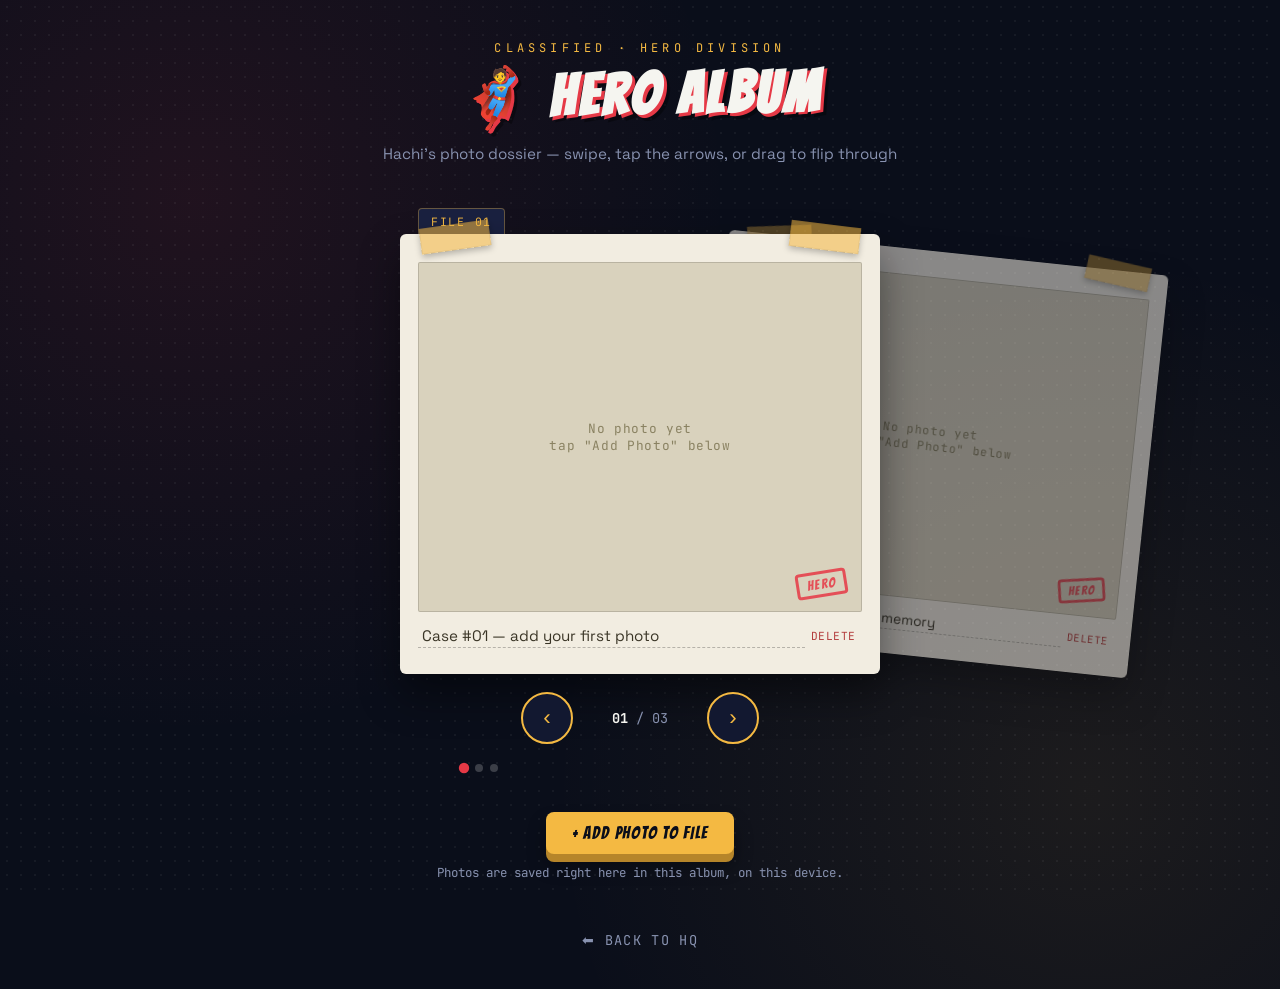
==== album.html @ 5ad9d994 "Update Hero Album" ====
<!DOCTYPE html>
<html lang="en">
<head>
<meta charset="UTF-8">
<meta name="viewport" content="width=device-width, initial-scale=1.0">
<title>Hero Album — Secret Hero Files</title>
<link href="https://fonts.googleapis.com/css2?family=Bangers&family=Space+Grotesk:wght@400;500;700&family=JetBrains+Mono:wght@500;700&display=swap" rel="stylesheet">
<link rel="stylesheet" href="album.css">
</head>
<body>

<header class="top">
  <div class="eyebrow">Classified · Hero Division</div>
  <h1 class="title">🦸 HERO ALBUM</h1>
  <p class="sub">Hachi's photo dossier — swipe, tap the arrows, or drag to flip through</p>
</header>

<div class="stage">
  <span class="file-tab" id="fileTab">FILE 01</span>
  <div class="card-well" id="cardWell"></div>
</div>

<div class="nav-row">
  <button class="nav-btn" id="prevBtn" aria-label="Previous photo">‹</button>
  <div class="counter"><b id="curNum">0</b> / <span id="totalNum">0</span></div>
  <button class="nav-btn" id="nextBtn" aria-label="Next photo">›</button>
</div>

<div class="dots" id="dots"></div>

<div class="add-wrap">
  <button class="add-btn" id="addBtn">+ ADD PHOTO TO FILE</button>
  <input type="file" id="fileInput" accept="image/*" multiple style="display:none">
  <p class="hint">Photos are saved right here in this album, on this device.</p>
</div>

<a href="secondpage.html" class="back-btn">⬅ BACK TO HQ</a>

<script src="album.js"></script>

</body>
</html>
---- album.css ----
:root{
  --ink:#0a0e1a;
  --panel:#121830;
  --panel-2:#1a2140;
  --red:#e63946;
  --gold:#f4b942;
  --paper:#f2ede1;
  --slate:#8892b0;
  --white:#f5f5f0;
}

*{ box-sizing:border-box; }

body{
  margin:0;
  min-height:100vh;
  background:
    radial-gradient(circle at 15% 20%, rgba(230,57,70,0.10), transparent 40%),
    radial-gradient(circle at 85% 80%, rgba(244,185,66,0.08), transparent 40%),
    var(--ink);
  color:var(--white);
  font-family:'Space Grotesk', sans-serif;
  overflow-x:hidden;
  position:relative;
}

/* halftone texture */
body::before{
  content:"";
  position:fixed; inset:0;
  background-image: radial-gradient(rgba(255,255,255,0.05) 1px, transparent 1px);
  background-size: 14px 14px;
  pointer-events:none;
  z-index:0;
}

header.top{
  position:relative;
  z-index:1;
  text-align:center;
  padding:40px 20px 10px;
}

.eyebrow{
  font-family:'JetBrains Mono', monospace;
  font-size:0.75rem;
  letter-spacing:0.35em;
  color:var(--gold);
  text-transform:uppercase;
}

h1.title{
  font-family:'Bangers', cursive;
  letter-spacing:0.06em;
  font-size:clamp(2.2rem, 6vw, 3.6rem);
  color:var(--white);
  margin:6px 0 4px;
  text-shadow: 3px 3px 0 var(--red), 6px 6px 0 rgba(0,0,0,0.35);
  transform: rotate(-1deg);
}

.sub{
  color:var(--slate);
  font-size:0.95rem;
  margin-bottom:0;
}

/* stage */
.stage{
  position:relative;
  z-index:1;
  max-width:520px;
  margin:34px auto 10px;
  padding:0 20px;
}

.file-tab{
  font-family:'JetBrains Mono', monospace;
  font-size:0.72rem;
  letter-spacing:0.15em;
  color:var(--gold);
  background:var(--panel-2);
  border:1px solid rgba(244,185,66,0.35);
  display:inline-block;
  padding:5px 12px;
  border-radius:4px 4px 0 0;
  margin-left:18px;
  transform: translateY(1px);
}

.card-well{
  position:relative;
  height:440px;
  perspective:1400px;
  touch-action: pan-y;
}

.card{
  position:absolute;
  inset:0;
  background:var(--paper);
  border-radius:6px;
  box-shadow: 0 20px 40px rgba(0,0,0,0.45);
  display:flex;
  flex-direction:column;
  align-items:center;
  padding:18px 18px 26px;
  cursor:grab;
  user-select:none;
  transition: transform 0.45s cubic-bezier(.2,.9,.25,1), opacity 0.35s ease;
  will-change: transform;
}

.card:active{ cursor:grabbing; }

.card .tape{
  position:absolute;
  top:-10px;
  width:70px; height:26px;
  background: rgba(244,185,66,0.55);
  border:1px solid rgba(0,0,0,0.05);
  box-shadow:0 3px 6px rgba(0,0,0,0.25);
}
.card .tape.l{ left:20px; transform:rotate(-8deg); }
.card .tape.r{ right:20px; transform:rotate(7deg); }

.photo-frame{
  width:100%;
  flex:1;
  background:#d9d2bd;
  border:1px solid rgba(0,0,0,0.15);
  border-radius:2px;
  overflow:hidden;
  display:flex;
  align-items:center;
  justify-content:center;
  margin-top:10px;
  position:relative;
}

.photo-frame img{
  width:100%; height:100%; object-fit:cover; display:block;
}

.photo-frame .empty{
  color:#8a8262;
  font-family:'JetBrains Mono', monospace;
  font-size:0.8rem;
  text-align:center;
  padding:20px;
  letter-spacing:0.05em;
}

.stamp{
  position:absolute;
  bottom:14px; right:14px;
  border:3px solid var(--red);
  color:var(--red);
  font-family:'Bangers', cursive;
  font-size:0.85rem;
  letter-spacing:0.1em;
  padding:3px 8px;
  border-radius:4px;
  transform:rotate(-9deg);
  opacity:0.85;
  pointer-events:none;
}

.caption-row{
  width:100%;
  display:flex;
  justify-content:space-between;
  align-items:center;
  margin-top:12px;
  color:#3a3526;
}

.caption-row input{
  font-family:'Space Grotesk', sans-serif;
  font-size:0.95rem;
  color:#3a3526;
  background:transparent;
  border:none;
  border-bottom:1px dashed rgba(0,0,0,0.25);
  flex:1;
  padding:2px 4px;
}
.caption-row input:focus{ outline:none; border-bottom-color:var(--red); }

.del-btn{
  background:none;
  border:none;
  color:#b23a3a;
  font-family:'JetBrains Mono', monospace;
  font-size:0.7rem;
  cursor:pointer;
  letter-spacing:0.05em;
  padding:4px 6px;
}
.del-btn:hover{ text-decoration:underline; }

/* nav controls */
.nav-row{
  position:relative;
  z-index:1;
  max-width:520px;
  margin:18px auto 0;
  padding:0 20px;
  display:flex;
  align-items:center;
  justify-content:center;
  gap:22px;
}

.nav-btn{
  width:52px; height:52px;
  border-radius:50%;
  border:2px solid var(--gold);
  background:var(--panel);
  color:var(--gold);
  font-size:1.4rem;
  cursor:pointer;
  display:flex;
  align-items:center;
  justify-content:center;
  transition: transform 0.15s ease, background 0.15s ease;
}
.nav-btn:hover{ background:var(--gold); color:var(--ink); transform:scale(1.08); }
.nav-btn:active{ transform:scale(0.94); }

.counter{
  font-family:'JetBrains Mono', monospace;
  font-size:0.85rem;
  color:var(--slate);
  min-width:90px;
  text-align:center;
}
.counter b{ color:var(--white); }

.dots{
  display:flex;
  justify-content:flex-start;
  gap:7px;
  margin-top:16px;
  flex-wrap:nowrap;
  overflow-x:auto;
  max-width:400px;
  margin-left:auto; margin-right:auto;
  position:relative; z-index:1;
  padding:4px 20px;
  scrollbar-width:thin;
}
.dot{
  width:8px; height:8px;
  min-width:8px;
  border-radius:50%;
  background:rgba(255,255,255,0.2);
  cursor:pointer;
  transition: background 0.2s ease, transform 0.2s ease;
}
.dot.active{ background:var(--red); transform:scale(1.3); }

/* add photo */
.add-wrap{
  text-align:center;
  margin:36px auto 10px;
  position:relative; z-index:1;
}

.add-btn{
  font-family:'Bangers', cursive;
  letter-spacing:0.08em;
  font-size:1.05rem;
  color:var(--ink);
  background:var(--gold);
  border:none;
  padding:12px 26px;
  border-radius:8px;
  cursor:pointer;
  box-shadow: 0 8px 0 #b6852a, 0 12px 18px rgba(0,0,0,0.35);
  transition: transform 0.12s ease, box-shadow 0.12s ease;
}
.add-btn:hover{ transform:translateY(-2px); }
.add-btn:active{
  transform:translateY(4px);
  box-shadow: 0 4px 0 #b6852a, 0 6px 10px rgba(0,0,0,0.3);
}

.hint{
  color:var(--slate);
  font-size:0.78rem;
  margin-top:10px;
  font-family:'JetBrains Mono', monospace;
}

.back-btn{
  display:block;
  text-align:center;
  color:var(--slate);
  text-decoration:none;
  font-family:'JetBrains Mono', monospace;
  font-size:0.85rem;
  letter-spacing:0.1em;
  margin:50px auto 40px;
  position:relative; z-index:1;
  transition: color 0.2s ease;
}
.back-btn:hover{ color:var(--gold); }

@keyframes floatIn{
  from{ opacity:0; transform:translateY(18px) rotate(-2deg); }
  to{ opacity:1; transform:translateY(0) rotate(0); }
}
header.top, .stage, .nav-row, .dots, .add-wrap{
  animation: floatIn 0.6s ease both;
}
.nav-row{ animation-delay:0.05s; }
.dots{ animation-delay:0.1s; }
.add-wrap{ animation-delay:0.15s; }

@media (prefers-reduced-motion: reduce){
  *{ animation:none !important; transition:none !important; }
}

@media (max-width:480px){
  .card-well{ height:400px; }
}
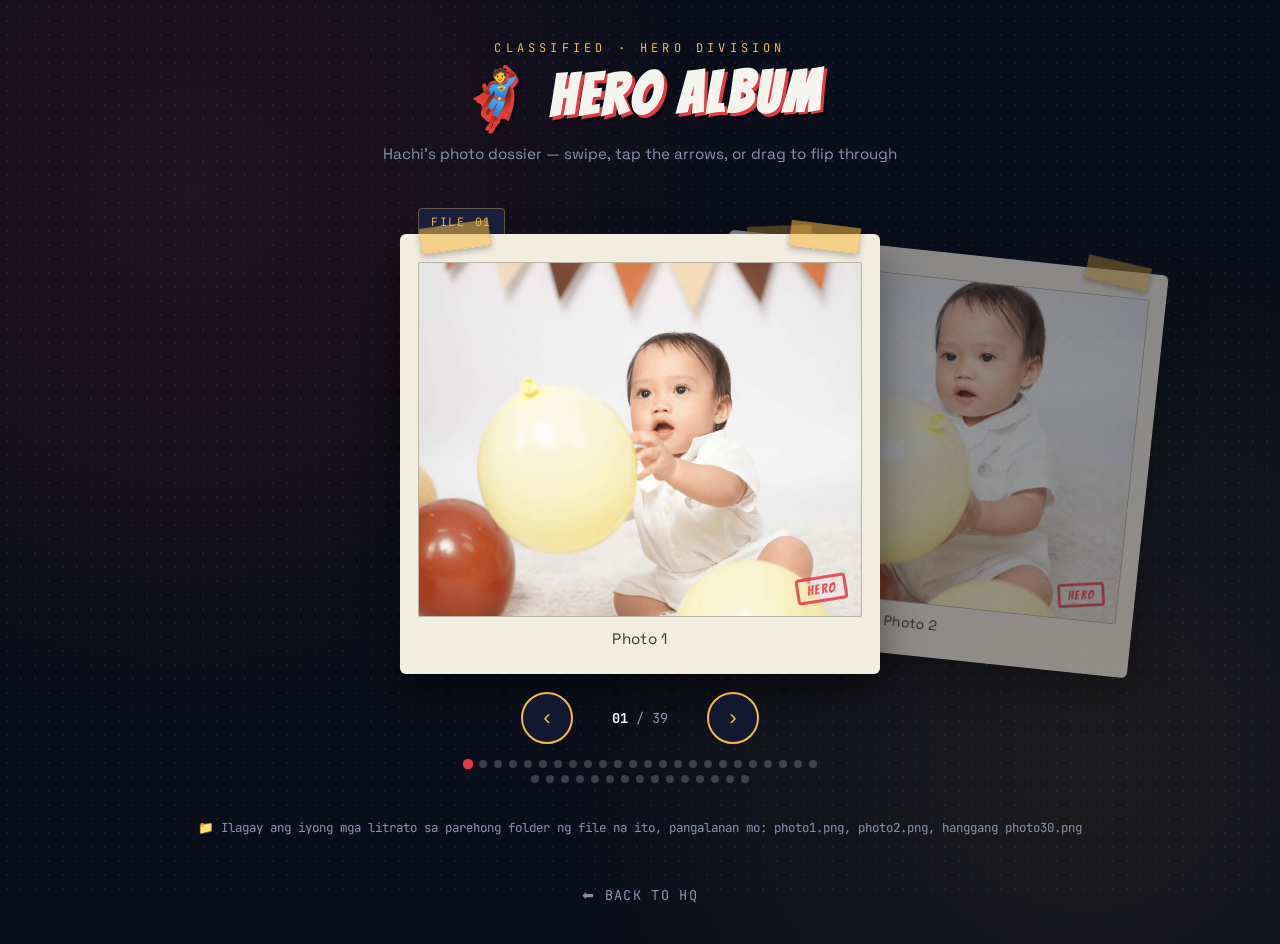
==== commit ffe4b07b: "Updated website" ====
--- a/album.html
+++ b/album.html
@@ -29,9 +29,7 @@
 <div class="dots" id="dots"></div>
 
 <div class="add-wrap">
-  <button class="add-btn" id="addBtn">+ ADD PHOTO TO FILE</button>
-  <input type="file" id="fileInput" accept="image/*" multiple style="display:none">
-  <p class="hint">Photos are saved right here in this album, on this device.</p>
+  <p class="hint">📁 Ilagay ang iyong mga litrato sa parehong folder ng file na ito, pangalanan mo: photo1.png, photo2.png, hanggang photo30.png</p>
 </div>
 
 <a href="secondpage.html" class="back-btn">⬅ BACK TO HQ</a>
--- a/album.css
+++ b/album.css
@@ -169,35 +169,18 @@
 .caption-row{
   width:100%;
   display:flex;
-  justify-content:space-between;
+  justify-content:center;
   align-items:center;
   margin-top:12px;
   color:#3a3526;
 }
 
-.caption-row input{
+.caption-text{
   font-family:'Space Grotesk', sans-serif;
   font-size:0.95rem;
   color:#3a3526;
-  background:transparent;
-  border:none;
-  border-bottom:1px dashed rgba(0,0,0,0.25);
-  flex:1;
-  padding:2px 4px;
-}
-.caption-row input:focus{ outline:none; border-bottom-color:var(--red); }
-
-.del-btn{
-  background:none;
-  border:none;
-  color:#b23a3a;
-  font-family:'JetBrains Mono', monospace;
-  font-size:0.7rem;
-  cursor:pointer;
-  letter-spacing:0.05em;
-  padding:4px 6px;
-}
-.del-btn:hover{ text-decoration:underline; }
+  letter-spacing:0.02em;
+}
 
 /* nav controls */
 .nav-row{
@@ -239,16 +222,14 @@
 
 .dots{
   display:flex;
-  justify-content:flex-start;
+  justify-content:center;
   gap:7px;
   margin-top:16px;
-  flex-wrap:nowrap;
-  overflow-x:auto;
+  flex-wrap:wrap;
   max-width:400px;
   margin-left:auto; margin-right:auto;
   position:relative; z-index:1;
-  padding:4px 20px;
-  scrollbar-width:thin;
+  padding:0 20px;
 }
 .dot{
   width:8px; height:8px;
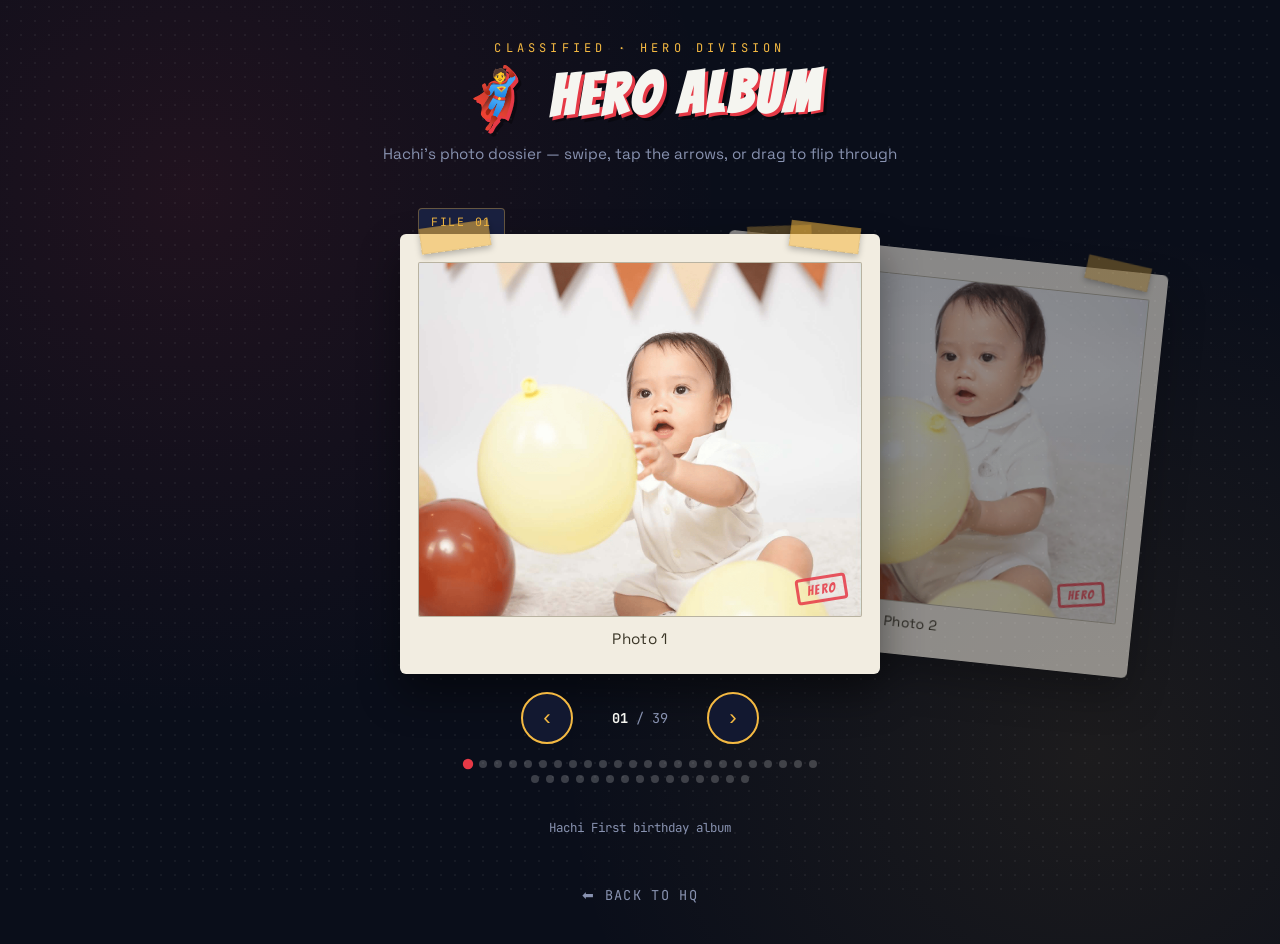
==== commit 1d43987f: "Update website" ====
--- a/album.html
+++ b/album.html
@@ -29,7 +29,7 @@
 <div class="dots" id="dots"></div>
 
 <div class="add-wrap">
-  <p class="hint">📁 Ilagay ang iyong mga litrato sa parehong folder ng file na ito, pangalanan mo: photo1.png, photo2.png, hanggang photo30.png</p>
+  <p class="hint">Hachi First birthday album</p>
 </div>
 
 <a href="secondpage.html" class="back-btn">⬅ BACK TO HQ</a>
